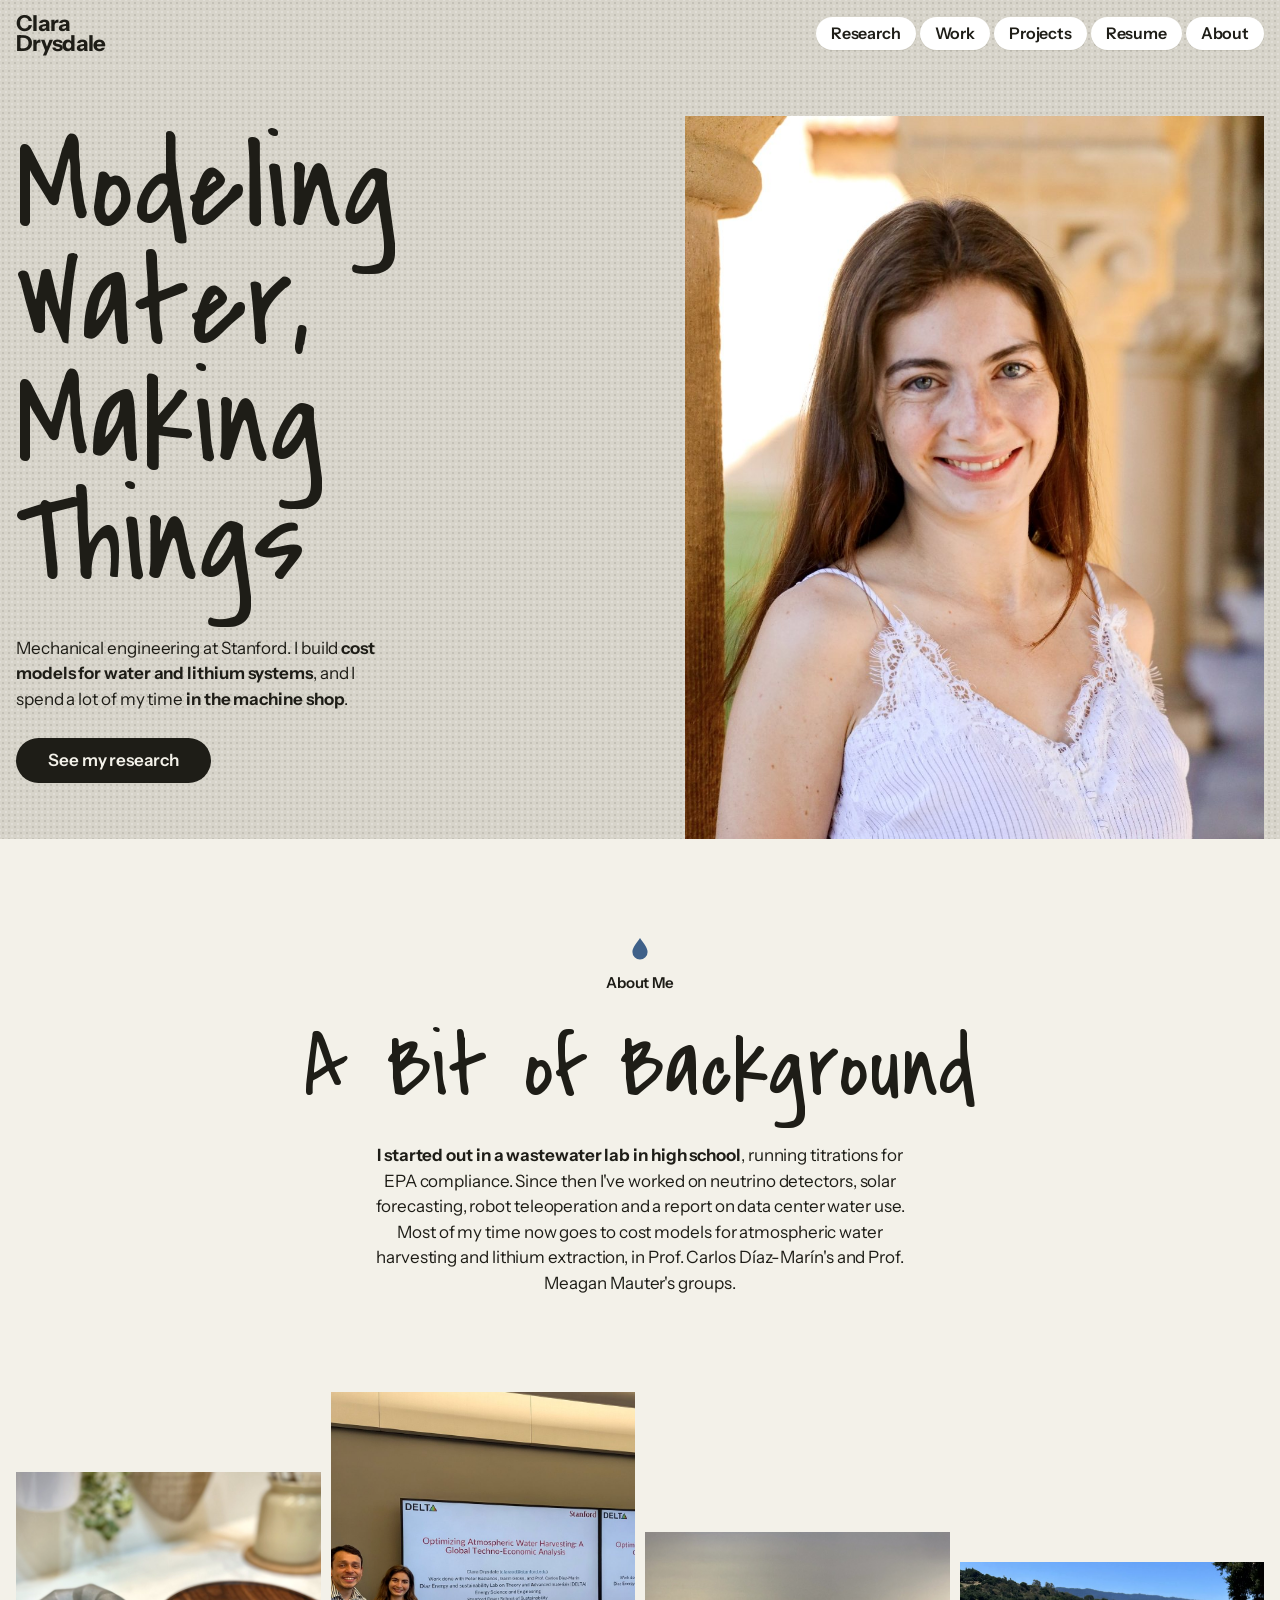
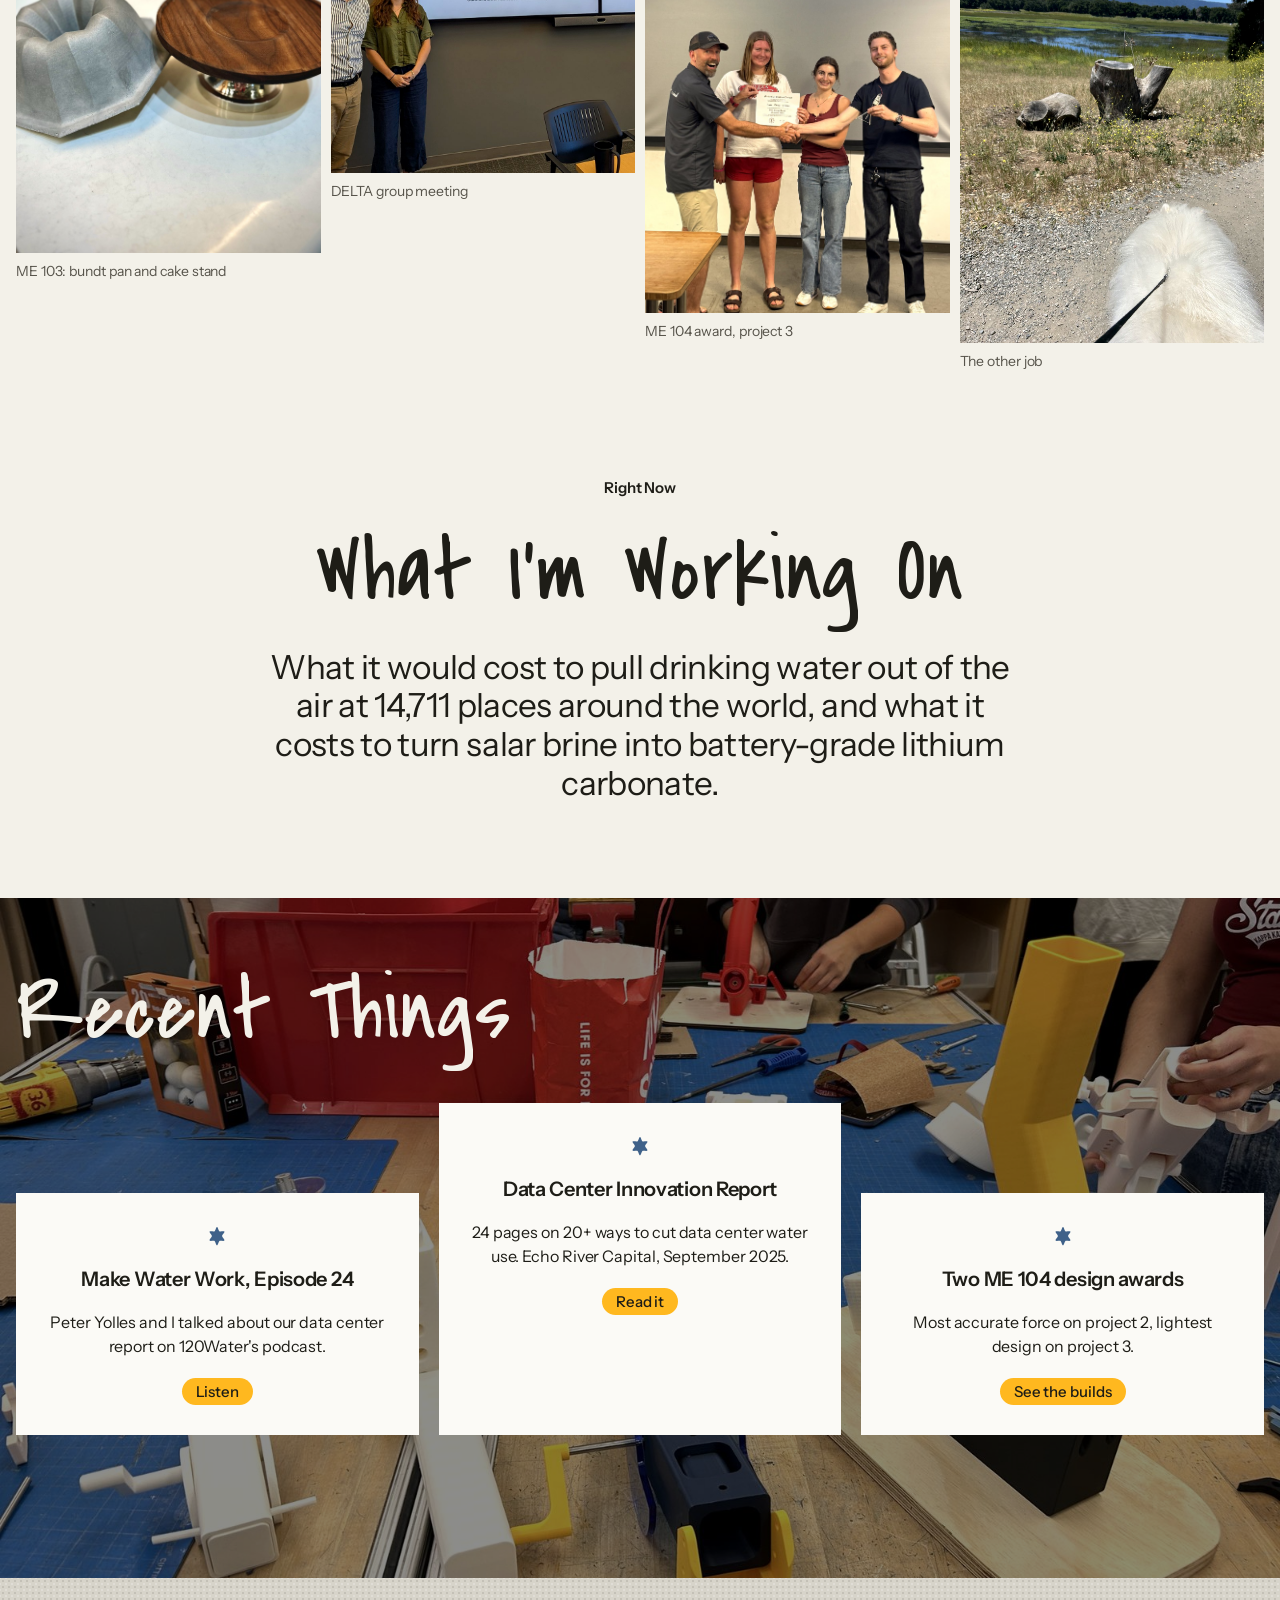
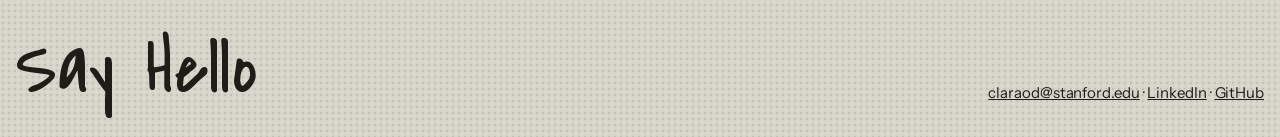
==== index.html @ 27d7b3f3 "Portfolio site" ====
<!doctype html>
<html lang="en">
<head>
<meta charset="utf-8">
<meta name="viewport" content="width=device-width, initial-scale=1">
<title>Clara Drysdale</title>
<meta name="description" content="Clara Drysdale, mechanical engineering at Stanford. Cost models for water and lithium systems, and things made in the machine shop.">
<link rel="preconnect" href="https://fonts.googleapis.com">
<link rel="preconnect" href="https://fonts.gstatic.com" crossorigin>
<link href="https://fonts.googleapis.com/css2?family=Covered+By+Your+Grace&family=Instrument+Sans:wght@400;500;600;700&display=swap" rel="stylesheet">
<link rel="stylesheet" href="style.css">
</head>
<body>

<header class="site-head texture">
  <div class="wrap">
    <a class="logo" href="index.html"><span>Clara</span><span>Drysdale</span></a>
    <nav class="nav" aria-label="Main">
      <a href="research.html">Research</a>
      <a href="work.html">Work</a>
      <a href="projects.html">Projects</a>
      <a href="resume.html">Resume</a>
      <a href="about.html">About</a>
    </nav>
  </div>
</header>

<section class="hero texture">
  <div class="wrap cover">
    <div>
      <h1 class="hand display">Modeling Water,<br>Making Things</h1>
      <div class="side">
        <p>Mechanical engineering at Stanford. I build <strong>cost models for water and lithium systems</strong>, and I spend a lot of my time <strong>in the machine shop</strong>.</p>
        <a class="btn" href="research.html">See my research</a>
      </div>
    </div>
    <img class="cover-photo" src="img/headshot.jpg" width="1004" height="1216" alt="Portrait of Clara next to a sandstone column.">
  </div>
</section>

<section class="center">
  <svg class="icon" viewBox="0 0 24 24" aria-hidden="true"><path d="M12 2.5C9 7 5.5 10.6 5.5 14.5a6.5 6.5 0 0 0 13 0C18.5 10.6 15 7 12 2.5z"/></svg>
  <p class="label">About Me</p>
  <h2 class="hand title">A Bit of Background</h2>
  <p class="body"><strong>I started out in a wastewater lab in high school</strong>, running titrations for EPA compliance. Since then I've worked on neutrino detectors, solar forecasting, robot teleoperation and a report on data center water use. Most of my time now goes to cost models for atmospheric water harvesting and lithium extraction, in Prof. Carlos Díaz-Marín's and Prof. Meagan Mauter's groups.</p>
</section>

<div class="scatter">
  <figure><img src="img/stand-pan.jpg" loading="lazy" width="1538" height="1600" alt="A cast aluminum bundt pan next to a walnut cake stand on an aluminum pedestal."><figcaption>ME 103: bundt pan and cake stand</figcaption></figure>
  <figure><img src="img/group-meeting.jpg" loading="lazy" width="1600" height="1130" style="object-position: 30% 50%" alt="Clara and a colleague standing in front of two screens showing her talk title slide."><figcaption>DELTA group meeting</figcaption></figure>
  <figure><img src="img/award-light.jpg" loading="lazy" width="1600" height="1579" alt="Four people holding up a design award certificate in a classroom."><figcaption>ME 104 award, project 3</figcaption></figure>
  <figure><img src="img/dog-trail.jpg" loading="lazy" width="1200" height="1600" alt="A white fluffy dog on a leash walking a gravel trail toward a marsh."><figcaption>The other job</figcaption></figure>
</div>

<section class="center">
  <p class="label">Right Now</p>
  <h2 class="hand title">What I'm Working On</h2>
  <p class="big">What it would cost to pull drinking water out of the air at 14,711 places around the world, and what it costs to turn salar brine into battery-grade lithium carbonate.</p>
</section>

<section class="bleed">
  <img src="img/launch-day.jpg" loading="lazy" width="1600" height="1200" alt="">
  <div class="wrap">
    <h2 class="hand title">Recent Things</h2>
    <div class="cards">
      <article class="card">
        <svg class="icon" viewBox="0 0 24 24" aria-hidden="true"><path d="M12 2c1 0 1.5 3.6 2.4 4.3.9.6 4.5-.6 5 .3.5.9-2.3 3.4-2.3 4.5s2.8 3.6 2.3 4.5c-.5.9-4.1-.3-5 .3-.9.7-1.4 4.3-2.4 4.3s-1.5-3.6-2.4-4.3c-.9-.6-4.5.6-5-.3-.5-.9 2.3-3.4 2.3-4.5S4.1 7.5 4.6 6.6c.5-.9 4.1.3 5-.3C10.5 5.6 11 2 12 2z"/></svg>
        <h3>Make Water Work, Episode 24</h3>
        <p>Peter Yolles and I talked about our data center report on 120Water's podcast.</p>
        <a class="tag" href="https://www.120water.com/podcasts/the-make-water-work-podcast-episode-24-featuring-peter-yolles-clara-drysdale">Listen</a>
      </article>
      <article class="card">
        <svg class="icon" viewBox="0 0 24 24" aria-hidden="true"><path d="M12 2c1 0 1.5 3.6 2.4 4.3.9.6 4.5-.6 5 .3.5.9-2.3 3.4-2.3 4.5s2.8 3.6 2.3 4.5c-.5.9-4.1-.3-5 .3-.9.7-1.4 4.3-2.4 4.3s-1.5-3.6-2.4-4.3c-.9-.6-4.5.6-5-.3-.5-.9 2.3-3.4 2.3-4.5S4.1 7.5 4.6 6.6c.5-.9 4.1.3 5-.3C10.5 5.6 11 2 12 2z"/></svg>
        <h3>Data Center Innovation Report</h3>
        <p>24 pages on 20+ ways to cut data center water use. Echo River Capital, September 2025.</p>
        <a class="tag" href="https://tinyurl.com/ercdatacenterrep">Read it</a>
      </article>
      <article class="card">
        <svg class="icon" viewBox="0 0 24 24" aria-hidden="true"><path d="M12 2c1 0 1.5 3.6 2.4 4.3.9.6 4.5-.6 5 .3.5.9-2.3 3.4-2.3 4.5s2.8 3.6 2.3 4.5c-.5.9-4.1-.3-5 .3-.9.7-1.4 4.3-2.4 4.3s-1.5-3.6-2.4-4.3c-.9-.6-4.5.6-5-.3-.5-.9 2.3-3.4 2.3-4.5S4.1 7.5 4.6 6.6c.5-.9 4.1.3 5-.3C10.5 5.6 11 2 12 2z"/></svg>
        <h3>Two ME 104 design awards</h3>
        <p>Most accurate force on project 2, lightest design on project 3.</p>
        <a class="tag" href="projects.html#me104">See the builds</a>
      </article>
    </div>
  </div>
</section>

<footer class="site-foot texture">
  <div class="wrap">
    <h2 class="hand">Say Hello</h2>
    <p><a href="mailto:claraod@stanford.edu">claraod@stanford.edu</a> · <a href="https://linkedin.com/in/clara-drysdale">LinkedIn</a> · <a href="https://github.com/clara-o-d">GitHub</a></p>
  </div>
</footer>
</body>
</html>
---- style.css ----
:root {
  /* Mundane's warm greys + amber, with the olive and denim that keep showing up in photos */
  --beige: #d7d4ca;
  --cream: #f3f1e9;
  --card: #fbfaf6;
  --ink: #1e1d17;
  --ink-2: #57544b;
  --line: #cac6b8;
  --pill: #ffb81f;
  --green: #5a6b34;
  --blue: #3f6189;
  --hand: "Covered By Your Grace", "Marker Felt", cursive;
  --sans: "Instrument Sans", "Helvetica Neue", Arial, sans-serif;
}

* { box-sizing: border-box; margin: 0; padding: 0; }
html { -webkit-text-size-adjust: 100%; scroll-behavior: smooth; }
body {
  background: var(--cream);
  color: var(--ink);
  font: 400 17px/1.5 var(--sans);
  letter-spacing: -.005em;
}
img, video { display: block; max-width: 100%; height: auto; }
a { color: inherit; }
a:focus-visible { outline: 2px solid var(--ink); outline-offset: 3px; border-radius: 4px; }

/* woven-paper texture, as in the header bands */
.texture {
  background-color: var(--beige);
  background-image:
    radial-gradient(rgba(30, 29, 23, .10) 1px, transparent 1.3px),
    radial-gradient(rgba(255, 255, 255, .22) 1px, transparent 1.3px);
  background-size: 6px 6px, 6px 6px;
  background-position: 0 0, 3px 3px;
}

.wrap { max-width: 1280px; margin: 0 auto; padding: 0 16px; }
.hand { font-family: var(--hand); font-weight: 400; line-height: .92; letter-spacing: .01em; }

/* ---------- header ---------- */
.site-head { position: sticky; top: 0; z-index: 10; }
.site-head .wrap { display: flex; align-items: center; justify-content: space-between; gap: 16px; padding-top: 14px; padding-bottom: 14px; }
.logo { text-decoration: none; font: 700 22px/.9 var(--sans); letter-spacing: -.03em; }
.logo span { display: block; }
.logo small { font: 400 20px/1 var(--hand); margin-right: 2px; }
.nav { display: flex; flex-wrap: wrap; gap: 4px; justify-content: flex-end; }
.nav a {
  background: #fff; border-radius: 999px; padding: 7px 15px;
  text-decoration: none; font: 600 16px/1.2 var(--sans); letter-spacing: -.01em;
  box-shadow: 0 1px 0 rgba(58, 49, 34, .08);
}
.nav a[aria-current="page"] { text-decoration: underline; text-underline-offset: 3px; }
.nav a:hover { background: var(--pill); }
.nav a[aria-current="page"] { color: var(--green); }

/* ---------- type ---------- */
.label { font: 600 15px/1.3 var(--sans); letter-spacing: -.01em; }
.display { font-size: clamp(58px, 10vw, 132px); }
.title { font-size: clamp(48px, 7vw, 96px); }
.subtitle { font-size: clamp(36px, 4.6vw, 60px); }
.big { font: 400 clamp(22px, 2.6vw, 34px)/1.16 var(--sans); letter-spacing: -.02em; }
.small { font-size: 15px; color: var(--ink-2); }
p + p { margin-top: .8em; }
strong { font-weight: 650; }

.btn {
  display: inline-block; background: var(--ink); color: var(--cream); text-decoration: none;
  border-radius: 999px; padding: 14px 32px; font: 600 17px/1 var(--sans);
}
.btn:hover { background: #0b0b09; }
.tag { display: inline-block; background: var(--pill); border-radius: 999px; padding: 4px 14px; font: 500 15px/1.3 var(--sans); text-decoration: none; }
a.tag:hover { background: #ffc94d; }
.chip { display: inline-flex; gap: 6px; align-items: center; border: 1px solid var(--line); border-radius: 8px; padding: 2px 9px; font-size: 14px; color: var(--ink-2); }

/* ---------- hero ---------- */
.hero .wrap { display: grid; grid-template-columns: 1.35fr 1fr; gap: 32px; align-items: center; padding-top: 48px; padding-bottom: 36px; }
.hero .side { max-width: 380px; }
.hero .side p { margin-bottom: 26px; }
.hero .cover { grid-template-columns: 1.1fr 1fr; align-items: end; padding-bottom: 0; }
.hero .cover .side { margin-top: 36px; padding-bottom: 56px; }
.cover-photo { width: 100%; aspect-ratio: 4 / 5; object-fit: cover; object-position: 50% 30%; }
.hero-photo img { width: 100%; height: clamp(260px, 46vw, 620px); object-fit: cover; }

/* ---------- centered statement sections ---------- */
.center { text-align: center; padding: 96px 16px; }
.center .label { margin: 10px 0 34px; }
.center .hand { margin-bottom: 34px; }
.center p.body { max-width: 560px; margin: 0 auto; }
.center p.big { max-width: 760px; margin: 0 auto; }
.icon { width: 28px; height: 28px; margin: 0 auto; display: block; fill: var(--blue); }

/* staggered photo row */
.scatter { display: grid; grid-template-columns: repeat(4, 1fr); gap: 10px; align-items: end; padding: 0 16px; max-width: 1280px; margin: 0 auto; }
.scatter figure:nth-child(1) { margin-bottom: 90px; }
.scatter figure:nth-child(2) { margin-bottom: 170px; }
.scatter figure:nth-child(3) { margin-bottom: 30px; }
.scatter img { width: 100%; aspect-ratio: 4 / 5; object-fit: cover; }
.scatter figcaption, .cap { font-size: 14px; color: var(--ink-2); margin-top: 8px; text-align: left; }

/* ---------- full-bleed photo with cards ---------- */
.bleed { position: relative; min-height: 680px; color: var(--cream); overflow: hidden; }
.bleed > img { position: absolute; inset: 0; width: 100%; height: 100%; object-fit: cover; filter: brightness(.55) saturate(.9); }
.bleed .wrap { position: relative; padding-top: 72px; padding-bottom: 72px; }
.bleed .hand { max-width: 9em; }
.cards { display: grid; grid-template-columns: repeat(3, 1fr); gap: 20px; margin-top: 140px; }
.cards .card:nth-child(2) { margin-top: -90px; }
.card { background: var(--card); color: var(--ink); padding: 32px 28px 30px; text-align: center; }
.card .icon { margin-bottom: 18px; width: 24px; height: 24px; }
.card h3 { font: 600 20px/1.25 var(--sans); letter-spacing: -.015em; margin-bottom: 18px; }
.card p { font-size: 16px; margin-bottom: 20px; }

/* ---------- menu-style split page ---------- */
.split { display: grid; grid-template-columns: 1fr 1fr; min-height: calc(100vh - 70px); }
.split .list { padding: 48px 32px 64px; }
.split .list .hand { margin-bottom: 48px; }
.split .photo { position: sticky; top: 70px; height: calc(100vh - 70px); }
.split .photo img { width: 100%; height: 100%; object-fit: cover; }
.group { margin-top: 40px; }
.group > .label { padding-bottom: 14px; border-bottom: 1px solid var(--line); }
.entry { display: block; text-decoration: none; padding: 24px 0 22px; border-bottom: 1px solid var(--line); }
.entry .row { display: flex; justify-content: space-between; gap: 16px; align-items: baseline; }
.entry h3 { font: 400 clamp(22px, 2.2vw, 28px)/1.15 var(--sans); letter-spacing: -.02em; }
.entry .val { font-weight: 600; font-size: 16px; white-space: nowrap; }
.entry p { color: var(--ink-2); font-size: 16px; margin-top: 6px; max-width: 34em; }
.entry .chip { margin-top: 12px; }
a.entry:hover h3 { text-decoration: underline; text-underline-offset: 4px; text-decoration-thickness: 1px; }

/* ---------- detail sections ---------- */
.detail { padding: 96px 0; border-top: 1px solid var(--line); scroll-margin-top: 70px; }
.detail .head { display: grid; grid-template-columns: 1fr 1fr; gap: 32px; align-items: end; margin-bottom: 48px; }
.detail .head .label { margin-bottom: 14px; color: var(--green); }
.detail .head p { max-width: 520px; }
.detail .cols { display: grid; grid-template-columns: 1fr 1fr; gap: 56px; align-items: start; }
.detail .text { max-width: 560px; }
.detail .text p { margin-bottom: 0; }
.links { display: flex; flex-wrap: wrap; gap: 8px; margin-top: 24px; }

/* tilted photo on a dark offset block */
.tilt { position: relative; isolation: isolate; margin: 18px 18px 30px 6px; }
.tilt::before { content: ""; position: absolute; inset: 0; background: var(--green); transform: translate(10px, 8px) rotate(1.8deg); z-index: -1; }
.tilt img, .tilt video { transform: rotate(-1.2deg); width: 100%; }
.tilt.r::before { transform: translate(-9px, 9px) rotate(-1.8deg); background: var(--blue); }
.tilt.r img, .tilt.r video { transform: rotate(1.2deg); }
.tilt + .cap { margin-top: -14px; }

.pair { display: grid; grid-template-columns: 1fr 1fr; gap: 24px; align-items: start; }
.trio { display: grid; grid-template-columns: repeat(3, 1fr); gap: 16px; align-items: start; }
.pair img, .trio img { width: 100%; }
.crop img { aspect-ratio: 4 / 5; object-fit: cover; }
.cadbox { background: #fff; padding: 18px; }
.cadbox img { max-height: 420px; margin: 0 auto; width: auto; }

/* stat line, menu style */
.stats { margin: 28px 0 0; border-top: 1px solid var(--line); }
.stats div { display: flex; justify-content: space-between; gap: 16px; padding: 12px 0; border-bottom: 1px solid var(--line); }
.stats dd { font-weight: 600; text-align: right; }

/* map plate */
.plate { background: #fff; padding: 18px 18px 14px; }
.legend { display: flex; flex-wrap: wrap; gap: 8px 16px; align-items: center; margin-top: 10px; font-size: 13px; color: var(--ink-2); }
.ramp { width: min(320px, 100%); }
.ramp i { display: block; height: 9px; border-radius: 9px; background: linear-gradient(90deg, #123a63, #2f6f9a 25%, #8fb3bf 50%, #d9cfb4 75%, #efe6cf); }
.ramp span { display: flex; justify-content: space-between; margin-top: 3px; }

/* simple bars */
.bars { margin-top: 28px; max-width: 520px; }
.bars .row { display: grid; grid-template-columns: 8.5em 1fr 4.6em; gap: 12px; align-items: center; margin: 9px 0; font-size: 15px; }
.bars .bar { height: 14px; border-radius: 14px; background: var(--blue); }
.bars .bar.alt { background: var(--beige); border: 1.5px solid var(--green); }
.bars .n { text-align: right; font-weight: 600; font-variant-numeric: tabular-nums; }

/* ---------- about / contact ---------- */
.contact-head .wrap { display: grid; grid-template-columns: 1fr 1fr; gap: 32px; align-items: center; padding-top: 64px; padding-bottom: 64px; }
.contact-band { position: relative; overflow: hidden; }
.contact-band > img { width: 100%; height: auto; }
.contact-band .wrap { display: flex; justify-content: flex-end; padding-top: 32px; padding-bottom: 32px; }
.contact-card { width: min(520px, 100%); }
.contact-card .tag { margin-bottom: -1px; }
.contact-card .inner { background: #fff; padding: 28px 24px; }
.contact-card dl div { display: grid; grid-template-columns: 7em 1fr; gap: 12px; padding: 12px 0; border-bottom: 1px solid var(--line); }
.contact-card dt { font-size: 14px; color: var(--ink-2); }

.record { display: grid; grid-template-columns: repeat(3, 1fr); gap: 40px; padding: 80px 16px 96px; }
.record h3 { font-size: 34px; margin-bottom: 16px; }
.record li { list-style: none; padding: 11px 0; border-bottom: 1px solid var(--line); display: flex; justify-content: space-between; gap: 12px; }
.record li span { color: var(--ink-2); white-space: nowrap; font-size: 15px; }

/* ---------- footer ---------- */
.site-foot .wrap { display: flex; flex-wrap: wrap; justify-content: space-between; align-items: end; gap: 16px; padding-top: 56px; padding-bottom: 32px; }
.site-foot .hand { font-size: clamp(44px, 6vw, 80px); }
.site-foot p { font-size: 15px; }

/* ---------- small screens ---------- */
@media (max-width: 860px) {
  body { font-size: 16px; }
  .site-head { position: static; }
  .site-head .wrap { flex-direction: column; align-items: flex-start; gap: 10px; }
  .nav { justify-content: flex-start; }
  .nav a { font-size: 15px; padding: 6px 12px; }
  .hero .wrap, .detail .head, .detail .cols, .contact-head .wrap, .split { grid-template-columns: minmax(0, 1fr); }
  .split .photo { position: static; height: 340px; order: -1; }
  .split .list { padding: 32px 16px 48px; }
  .scatter { grid-template-columns: repeat(2, 1fr); }
  .scatter figure { margin-bottom: 0 !important; }
  .scatter figure:nth-child(odd) { margin-bottom: 40px !important; }
  .center { padding: 64px 16px; }
  .cards { grid-template-columns: minmax(0, 1fr); margin-top: 48px; }
  .cards .card:nth-child(2) { margin-top: 0; }
  .detail { padding: 64px 0; }
  .detail .cols { gap: 32px; }
  .pair, .trio { grid-template-columns: minmax(0, 1fr); }
  .record { grid-template-columns: minmax(0, 1fr); padding: 56px 16px 64px; }
}

/* ---------- resume ---------- */
.resume { max-width: 980px; padding-top: 56px; padding-bottom: 96px; }
.resume-head { display: flex; flex-wrap: wrap; justify-content: space-between; align-items: flex-end; gap: 20px; margin-bottom: 40px; }
.resume-head .hand { margin-bottom: 14px; }
.resume .btn { border: 0; cursor: pointer; }
.resume section { margin-top: 40px; }
.resume section > .label { color: var(--green); padding-bottom: 12px; border-bottom: 1px solid var(--ink); }
.r-item { padding: 18px 0; border-bottom: 1px solid var(--line); }
.r-item .row { display: flex; justify-content: space-between; gap: 16px; align-items: baseline; }
.r-item h3 { font: 600 19px/1.25 var(--sans); letter-spacing: -.015em; }
.r-item .val { font-size: 15px; color: var(--ink-2); white-space: nowrap; }
.r-item .role { font-style: italic; color: var(--ink-2); margin-top: 2px; }
.r-item p { font-size: 16px; }
.r-item ul { margin: 8px 0 0 1.1em; font-size: 16px; }
.r-item li { margin-top: 4px; }
.resume .stats { margin-top: 0; }
.resume .stats dd { font-weight: 400; }
.skills div { display: grid; grid-template-columns: 13em 1fr; gap: 16px; }
.skills dt { font-weight: 600; }
.skills dd { text-align: left !important; }
.print-name { display: none; }

@media (max-width: 860px) {
  .resume { padding-top: 32px; }
  .r-item .row { flex-direction: column; gap: 2px; }
  .skills div { grid-template-columns: minmax(0, 1fr); gap: 2px; }
}

@media print {
  @page { size: letter; margin: .3in .45in; }
  body { background: #fff; font-size: 8.5pt; line-height: 1.17; }
  .site-head, .site-foot, .resume .btn { display: none; }
  .resume { padding: 0; max-width: none; }
  .resume-head { margin-bottom: 2px; display: block; }
  .resume-head .hand { font-size: 26pt; margin-bottom: 0; }
  .resume-head .small { font-size: 8.5pt; }
  .resume section { margin-top: 7px; }
  .resume section > .label { font-size: 9pt; padding-bottom: 2px; }
  .r-item { padding: 3px 0; break-inside: avoid; border-bottom: 0; }
  .r-item p, .r-item ul, .r-item .val, .r-item .role { font-size: 8pt; }
  .r-item ul { margin-top: 1px; }
  .r-item li { margin-top: 0; }
  .r-item h3 { font-size: 9.5pt; }
  .resume .stats div { padding: 0; font-size: 8pt; border-bottom: 0; }
  .resume .stats.honors { display: grid; grid-template-columns: 1fr 1fr; column-gap: 28px; }
  .resume section { margin-top: 5px; }
  .skills div { grid-template-columns: 11em 1fr; gap: 8px; }
  a { text-decoration: none; }
  .resume-head .title { display: none; }
  .print-name { display: block; font-size: 22pt; margin-bottom: 0; }
  .r-item .row { flex-direction: row; gap: 16px; }
  .skills div { grid-template-columns: 11em 1fr; gap: 8px; }
}
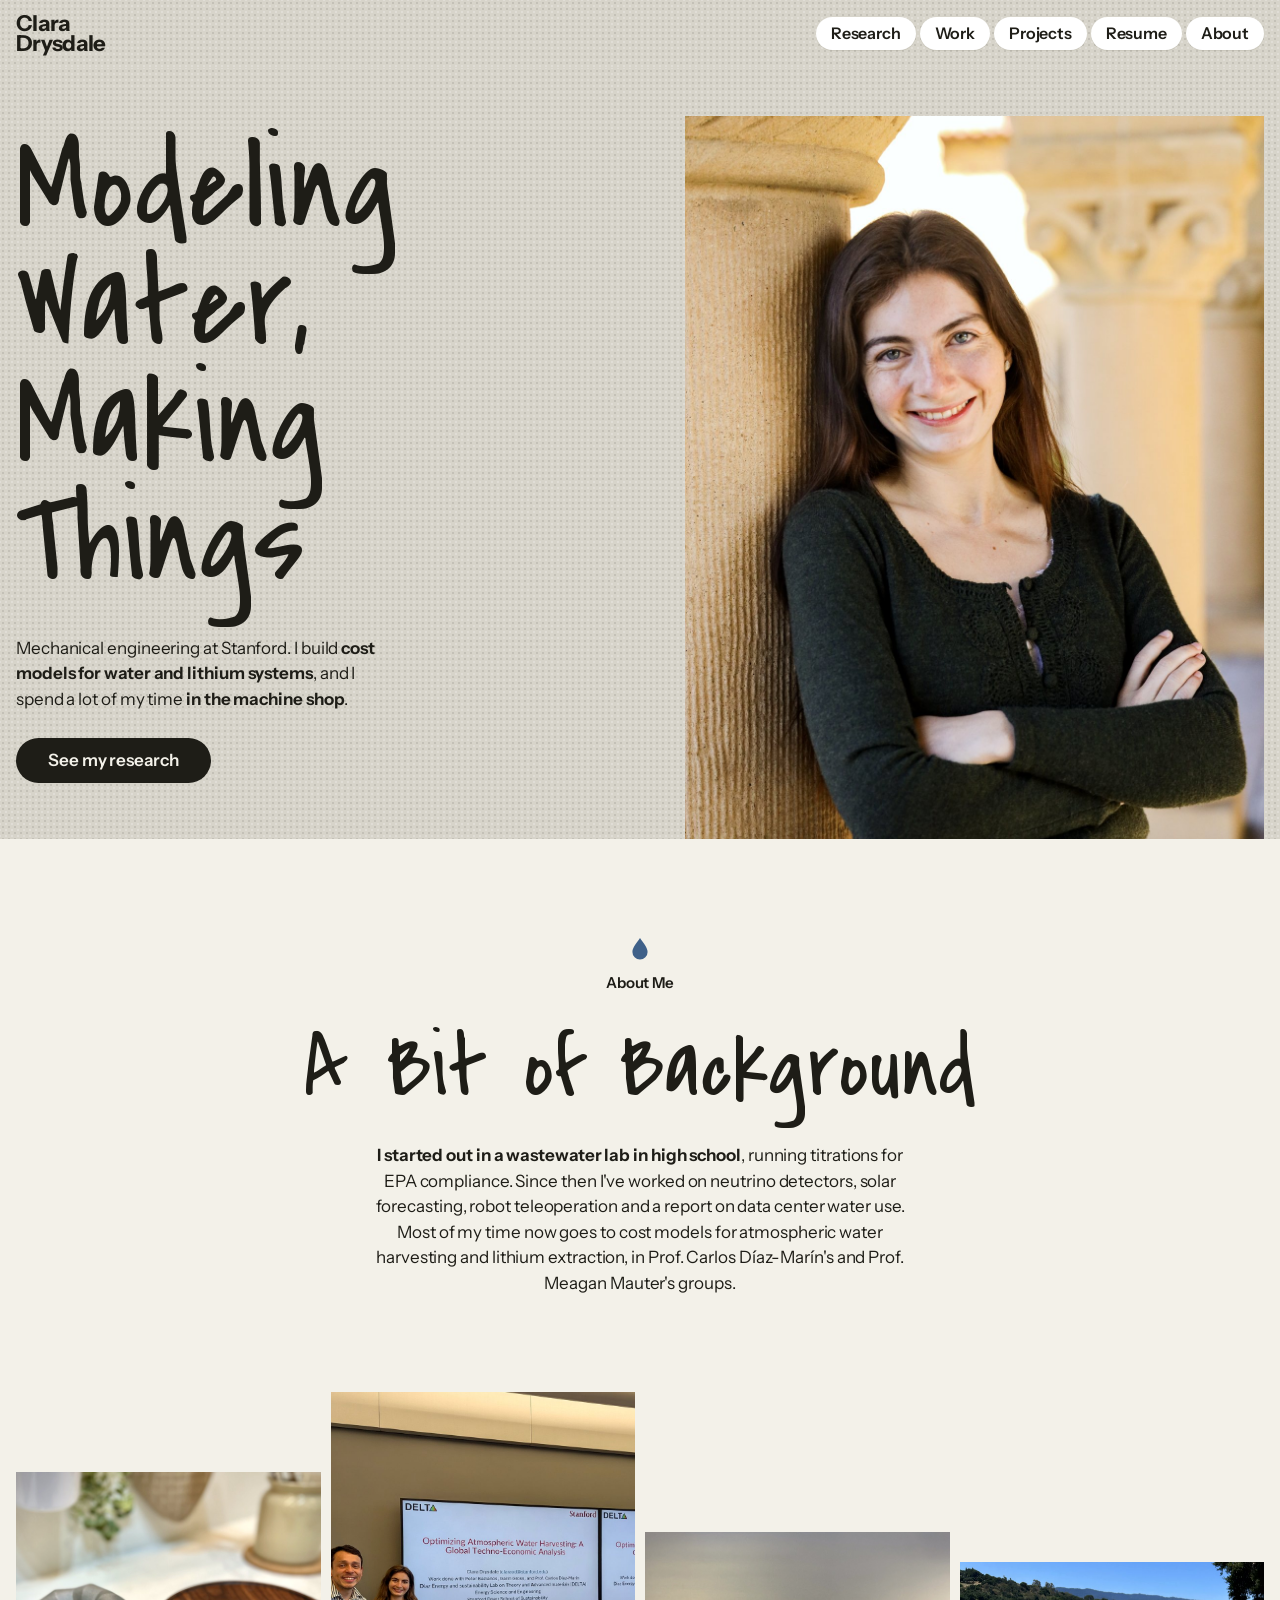
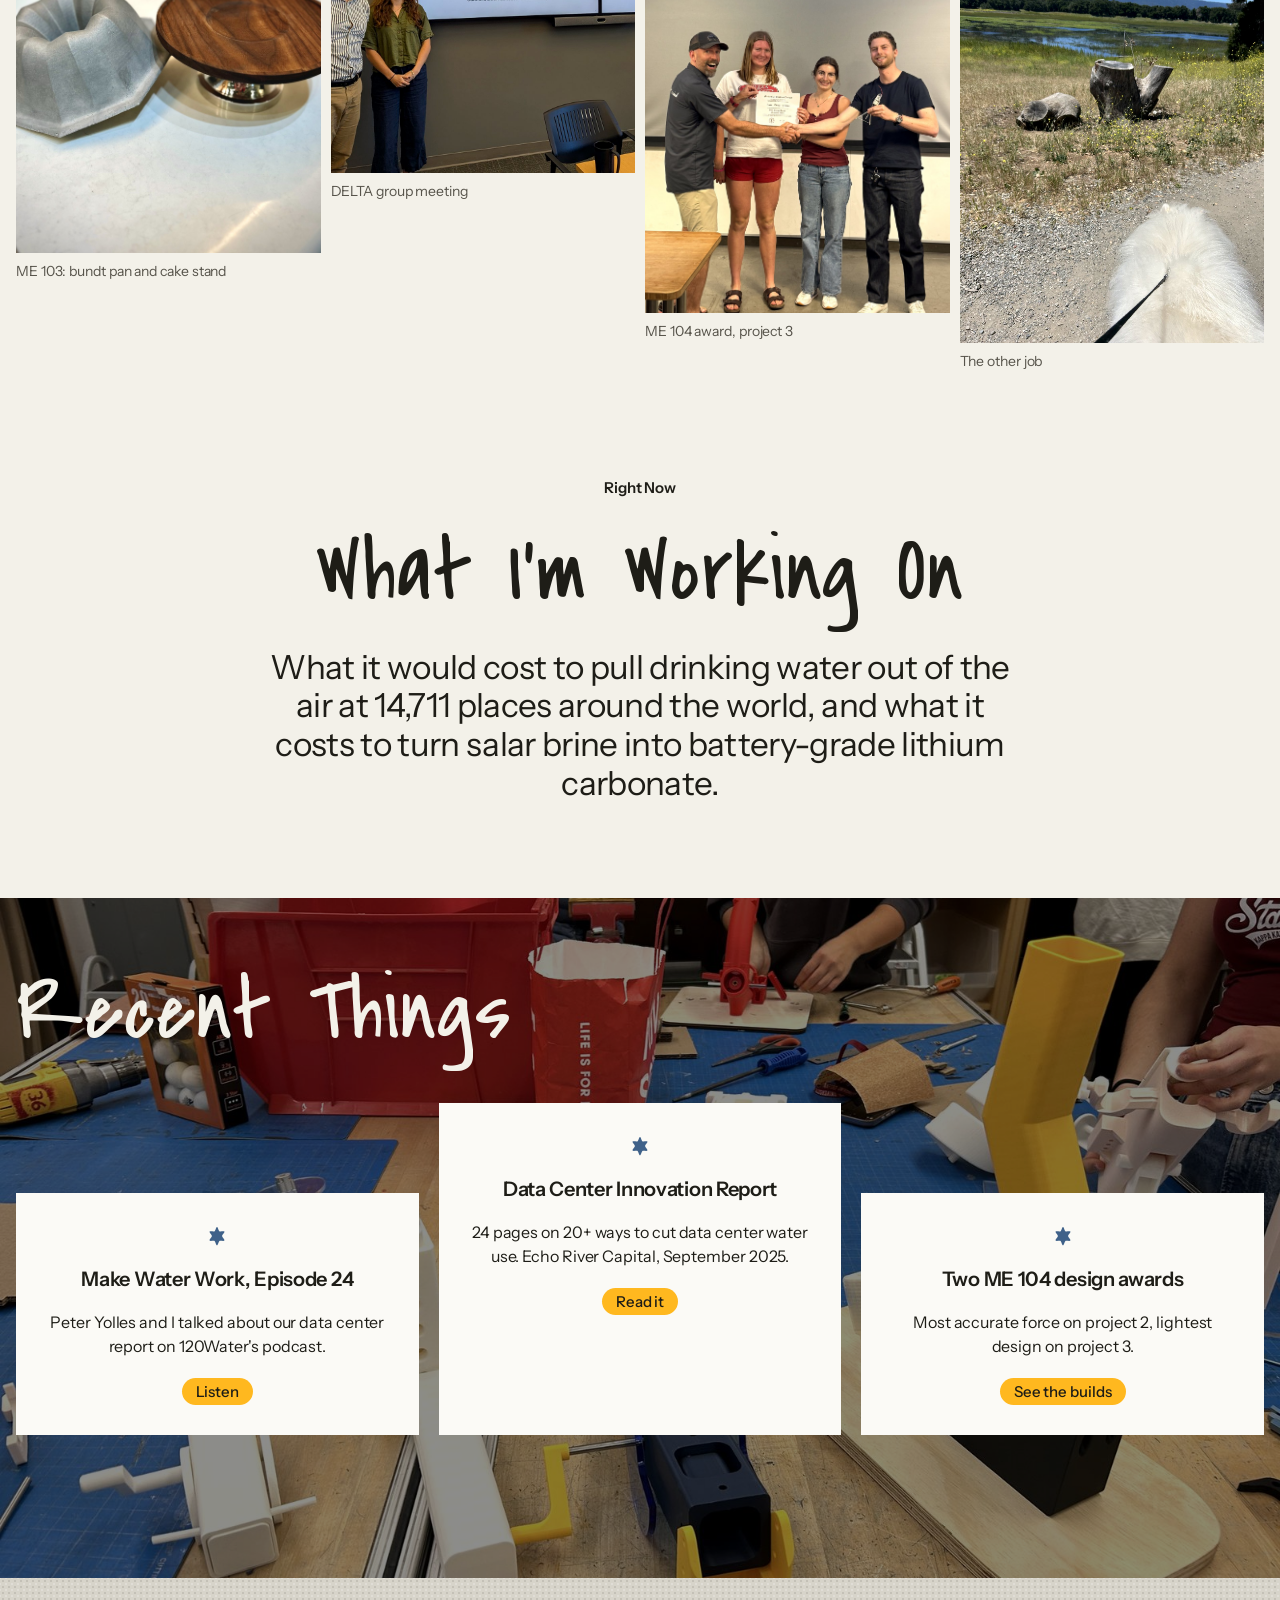
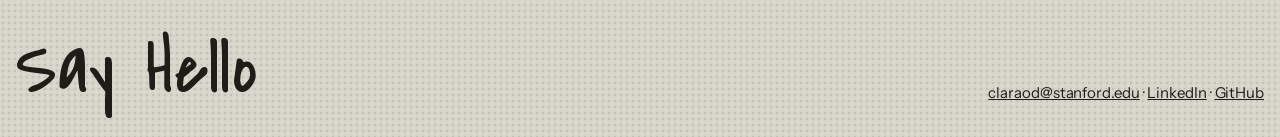
==== commit 1bf9e667: "Replace headshot Co-Authored-By: Claude Opus 5.5 <noreply@anthropic.com>" ====
--- a/index.html
+++ b/index.html
@@ -34,7 +34,7 @@
         <a class="btn" href="research.html">See my research</a>
       </div>
     </div>
-    <img class="cover-photo" src="img/headshot.jpg" width="1004" height="1216" alt="Portrait of Clara next to a sandstone column.">
+    <img class="cover-photo" src="img/headshot.jpg" width="1176" height="1586" alt="Portrait of Clara next to a sandstone column.">
   </div>
 </section>
 
